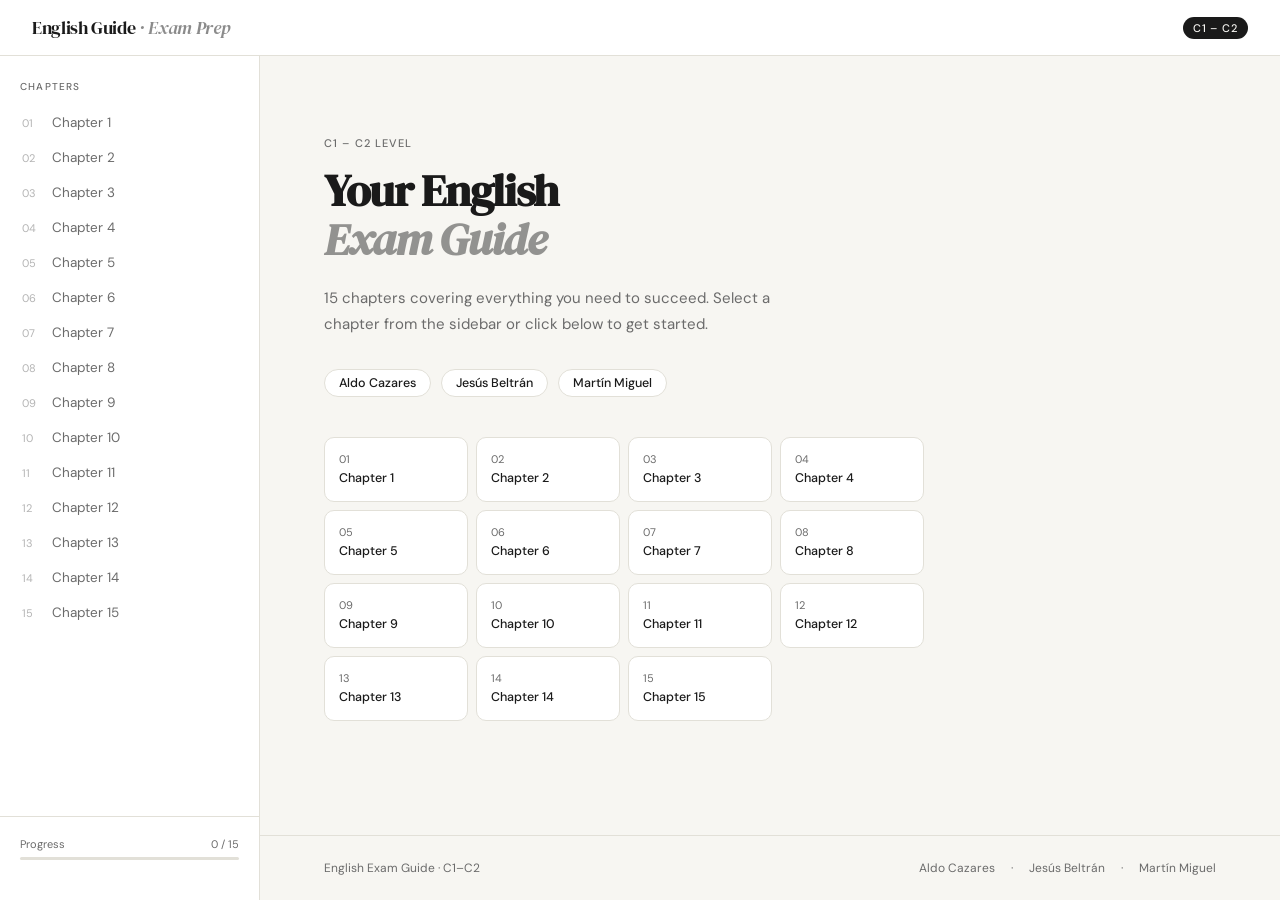
==== index.html @ 0bccd884 "Add files via upload" ====
<!DOCTYPE html>
<html lang="en">
<head>
<meta charset="UTF-8">
<meta name="viewport" content="width=device-width, initial-scale=1.0">
<title>English Exam Guide · C1–C2</title>
<link rel="preconnect" href="https://fonts.googleapis.com">
<link href="https://fonts.googleapis.com/css2?family=DM+Serif+Display:ital@0;1&family=DM+Sans:wght@300;400;500&display=swap" rel="stylesheet">
<link rel="stylesheet" href="styles.css">
</head>
<body>

<header>
  <button class="hamburger" id="menuBtn" aria-label="Toggle menu">
    <span></span><span></span><span></span>
  </button>
  <a class="logo" href="index.html">English Guide <span>· Exam Prep</span></a>
  <div class="level-badge">C1 – C2</div>
</header>

<div class="layout">
  <aside id="sidebar">
    <div class="sidebar-label">Chapters</div>
    <ul class="chapter-list" id="chapterList"></ul>
    <div class="progress-wrap">
      <div class="progress-label">
        <span>Progress</span>
        <span id="progressText">0 / 15</span>
      </div>
      <div class="progress-bar">
        <div class="progress-fill" id="progressFill" style="width: 0%"></div>
      </div>
    </div>
  </aside>

  <main>
    <div class="welcome">
      <div class="welcome-tag">C1 – C2 Level</div>
      <h1>Your English<br><em>Exam Guide</em></h1>
      <p>15 chapters covering everything you need to succeed. Select a chapter from the sidebar or click below to get started.</p>

      <div class="authors-row">
        <div class="author-chip"><strong>Aldo Cazares</strong></div>
        <div class="author-chip"><strong>Jesús Beltrán</strong></div>
        <div class="author-chip"><strong>Martín Miguel</strong></div>
      </div>

      <div class="chapters-grid" id="chaptersGrid"></div>
    </div>
  </main>
</div>

<footer>
  <span>English Exam Guide · C1–C2</span>
  <div class="footer-authors">
    <span>Aldo Cazares</span>
    <span>·</span>
    <span>Jesús Beltrán</span>
    <span>·</span>
    <span>Martín Miguel</span>
  </div>
</footer>

<script src="app.js"></script>
</body>
</html>
---- styles.css ----
*, *::before, *::after { box-sizing: border-box; margin: 0; padding: 0; }

:root {
  --bg: #f7f6f2;
  --surface: #ffffff;
  --text: #1a1a1a;
  --muted: #6b6b6b;
  --border: #e2e0d8;
  --tag-bg: #1a1a1a;
  --tag-text: #f7f6f2;
  --sidebar-w: 260px;
  --active-bg: #1a1a1a;
  --active-text: #ffffff;
  --hover-bg: #f0ede4;
  --progress-bg: #e2e0d8;
  --progress-fill: #1a1a1a;
}

body {
  font-family: 'DM Sans', sans-serif;
  background: var(--bg);
  color: var(--text);
  min-height: 100vh;
  display: flex;
  flex-direction: column;
}

/* TOP BAR */
header {
  position: fixed;
  top: 0; left: 0; right: 0;
  height: 56px;
  background: var(--surface);
  border-bottom: 1px solid var(--border);
  display: flex;
  align-items: center;
  padding: 0 2rem;
  z-index: 100;
  gap: 1rem;
}

.logo {
  font-family: 'DM Serif Display', serif;
  font-size: 1.1rem;
  letter-spacing: -0.02em;
  color: var(--text);
  flex: 1;
  text-decoration: none;
}

.logo span {
  font-style: italic;
  opacity: 0.5;
}

.level-badge {
  background: var(--tag-bg);
  color: var(--tag-text);
  font-size: 11px;
  font-weight: 500;
  letter-spacing: 0.08em;
  padding: 4px 10px;
  border-radius: 20px;
}

.hamburger {
  display: none;
  background: none;
  border: none;
  cursor: pointer;
  flex-direction: column;
  gap: 4px;
  padding: 4px;
}

.hamburger span {
  display: block;
  width: 20px;
  height: 1.5px;
  background: var(--text);
  transition: all 0.3s;
}

/* LAYOUT */
.layout {
  display: flex;
  margin-top: 56px;
  flex: 1;
}

/* SIDEBAR */
aside {
  width: var(--sidebar-w);
  position: fixed;
  top: 56px;
  left: 0;
  bottom: 0;
  background: var(--surface);
  border-right: 1px solid var(--border);
  overflow-y: auto;
  padding: 1.5rem 0;
  transition: transform 0.3s ease;
  display: flex;
  flex-direction: column;
}

.sidebar-label {
  font-size: 10px;
  font-weight: 500;
  letter-spacing: 0.12em;
  color: var(--muted);
  text-transform: uppercase;
  padding: 0 1.25rem 0.75rem;
}

.chapter-list {
  list-style: none;
  flex: 1;
}

.chapter-list li a {
  display: flex;
  align-items: center;
  gap: 10px;
  padding: 9px 1.25rem;
  text-decoration: none;
  color: var(--muted);
  font-size: 13.5px;
  font-weight: 400;
  transition: all 0.15s;
  border-left: 2px solid transparent;
}

.chapter-list li a:hover {
  background: var(--hover-bg);
  color: var(--text);
}

.chapter-list li a.active {
  background: var(--active-bg);
  color: var(--active-text);
  font-weight: 500;
}

.ch-num {
  font-size: 11px;
  min-width: 20px;
  opacity: 0.5;
}

.chapter-list li a.active .ch-num {
  opacity: 0.6;
}

/* PROGRESS */
.progress-wrap {
  padding: 1.25rem 1.25rem 1rem;
  border-top: 1px solid var(--border);
}

.progress-label {
  display: flex;
  justify-content: space-between;
  font-size: 11px;
  color: var(--muted);
  margin-bottom: 6px;
}

.progress-bar {
  height: 3px;
  background: var(--progress-bg);
  border-radius: 2px;
  overflow: hidden;
}

.progress-fill {
  height: 100%;
  background: var(--progress-fill);
  border-radius: 2px;
  transition: width 0.4s ease;
}

/* MAIN */
main {
  margin-left: var(--sidebar-w);
  flex: 1;
  padding: 3rem 4rem;
  max-width: calc(900px + var(--sidebar-w));
}

/* WELCOME */
.welcome {
  max-width: 600px;
  padding-top: 2rem;
}

.welcome-tag {
  font-size: 11px;
  font-weight: 500;
  letter-spacing: 0.1em;
  color: var(--muted);
  text-transform: uppercase;
  margin-bottom: 1rem;
}

.welcome h1 {
  font-family: 'DM Serif Display', serif;
  font-size: 2.8rem;
  line-height: 1.1;
  letter-spacing: -0.03em;
  margin-bottom: 1.25rem;
}

.welcome h1 em {
  font-style: italic;
  opacity: 0.45;
}

.welcome p {
  font-size: 15px;
  line-height: 1.75;
  color: var(--muted);
  max-width: 480px;
  margin-bottom: 2rem;
}

.authors-row {
  display: flex;
  gap: 10px;
  flex-wrap: wrap;
  margin-bottom: 2.5rem;
}

.author-chip {
  background: var(--surface);
  border: 1px solid var(--border);
  border-radius: 20px;
  padding: 5px 14px;
  font-size: 12.5px;
  color: var(--muted);
}

.author-chip strong {
  color: var(--text);
  font-weight: 500;
}

.chapters-grid {
  display: grid;
  grid-template-columns: repeat(auto-fill, minmax(130px, 1fr));
  gap: 8px;
}

.chapter-card {
  background: var(--surface);
  border: 1px solid var(--border);
  border-radius: 10px;
  padding: 14px;
  cursor: pointer;
  transition: all 0.15s;
  text-align: left;
  text-decoration: none;
  display: block;
}

.chapter-card:hover {
  border-color: var(--text);
  transform: translateY(-1px);
}

.chapter-card .num {
  font-size: 11px;
  color: var(--muted);
  margin-bottom: 4px;
}

.chapter-card .name {
  font-size: 12.5px;
  font-weight: 500;
  color: var(--text);
  line-height: 1.35;
}

/* CHAPTER VIEW */
.chapter-header {
  display: flex;
  align-items: flex-start;
  gap: 1.5rem;
  margin-bottom: 2.5rem;
  padding-bottom: 2rem;
  border-bottom: 1px solid var(--border);
}

.ch-number-big {
  font-family: 'DM Serif Display', serif;
  font-size: 3.5rem;
  line-height: 1;
  color: var(--border);
  min-width: 70px;
  letter-spacing: -0.04em;
}

.ch-title-area h2 {
  font-family: 'DM Serif Display', serif;
  font-size: 2rem;
  letter-spacing: -0.03em;
  line-height: 1.15;
  margin-bottom: 0.4rem;
}

.ch-title-area .subtitle {
  font-size: 13px;
  color: var(--muted);
}

/* CONTENT SECTIONS */
.section {
  margin-bottom: 2.5rem;
}

.section-title {
  font-size: 10px;
  font-weight: 500;
  letter-spacing: 0.12em;
  color: var(--muted);
  text-transform: uppercase;
  margin-bottom: 1rem;
  padding-bottom: 0.5rem;
  border-bottom: 1px solid var(--border);
}

.content-box {
  background: var(--surface);
  border: 1px solid var(--border);
  border-radius: 12px;
  padding: 1.5rem;
  font-size: 14.5px;
  line-height: 1.8;
  color: var(--text);
  min-height: 80px;
}

.content-box.empty {
  color: var(--muted);
  font-style: italic;
  font-size: 13.5px;
}

/* VOCAB TABLE */
.vocab-table {
  width: 100%;
  border-collapse: collapse;
  font-size: 14px;
}

.vocab-table th {
  text-align: left;
  font-size: 11px;
  font-weight: 500;
  letter-spacing: 0.06em;
  color: var(--muted);
  text-transform: uppercase;
  padding: 0 0 8px;
  border-bottom: 1px solid var(--border);
}

.vocab-table td {
  padding: 10px 0;
  border-bottom: 1px solid var(--border);
  vertical-align: top;
}

.vocab-table td:first-child {
  font-weight: 500;
  width: 35%;
  color: var(--text);
}

.vocab-table td:last-child {
  color: var(--muted);
}

/* TIP BOX */
.tip-box {
  background: var(--text);
  color: var(--bg);
  border-radius: 10px;
  padding: 1.25rem 1.5rem;
  font-size: 13.5px;
  line-height: 1.7;
}

.tip-box strong {
  display: block;
  font-size: 11px;
  letter-spacing: 0.1em;
  text-transform: uppercase;
  opacity: 0.5;
  margin-bottom: 0.4rem;
}

/* NAV BUTTONS */
.chapter-nav {
  display: flex;
  justify-content: space-between;
  align-items: center;
  margin-top: 3rem;
  padding-top: 2rem;
  border-top: 1px solid var(--border);
}

.nav-btn {
  background: none;
  border: 1px solid var(--border);
  border-radius: 8px;
  padding: 10px 18px;
  font-family: 'DM Sans', sans-serif;
  font-size: 13px;
  color: var(--text);
  cursor: pointer;
  transition: all 0.15s;
  text-decoration: none;
  display: inline-flex;
  align-items: center;
  gap: 6px;
}

.nav-btn:hover {
  background: var(--text);
  color: var(--bg);
  border-color: var(--text);
}

.nav-btn.disabled {
  opacity: 0.3;
  pointer-events: none;
}

.chapter-indicator {
  font-size: 12px;
  color: var(--muted);
}

/* FOOTER */
footer {
  margin-left: var(--sidebar-w);
  padding: 1.5rem 4rem;
  border-top: 1px solid var(--border);
  display: flex;
  align-items: center;
  justify-content: space-between;
  font-size: 12px;
  color: var(--muted);
}

footer .footer-authors {
  display: flex;
  gap: 1rem;
}

/* RESPONSIVE */
@media (max-width: 768px) {
  .hamburger { display: flex; }

  aside {
    transform: translateX(-100%);
    z-index: 90;
  }

  aside.open {
    transform: translateX(0);
  }

  main {
    margin-left: 0;
    padding: 2rem 1.5rem;
  }

  footer {
    margin-left: 0;
    padding: 1.5rem;
    flex-direction: column;
    gap: 0.5rem;
    text-align: center;
  }

  .footer-authors { flex-wrap: wrap; justify-content: center; }
  .welcome h1 { font-size: 2rem; }
  .ch-number-big { font-size: 2.5rem; min-width: 50px; }
  .ch-title-area h2 { font-size: 1.5rem; }
}
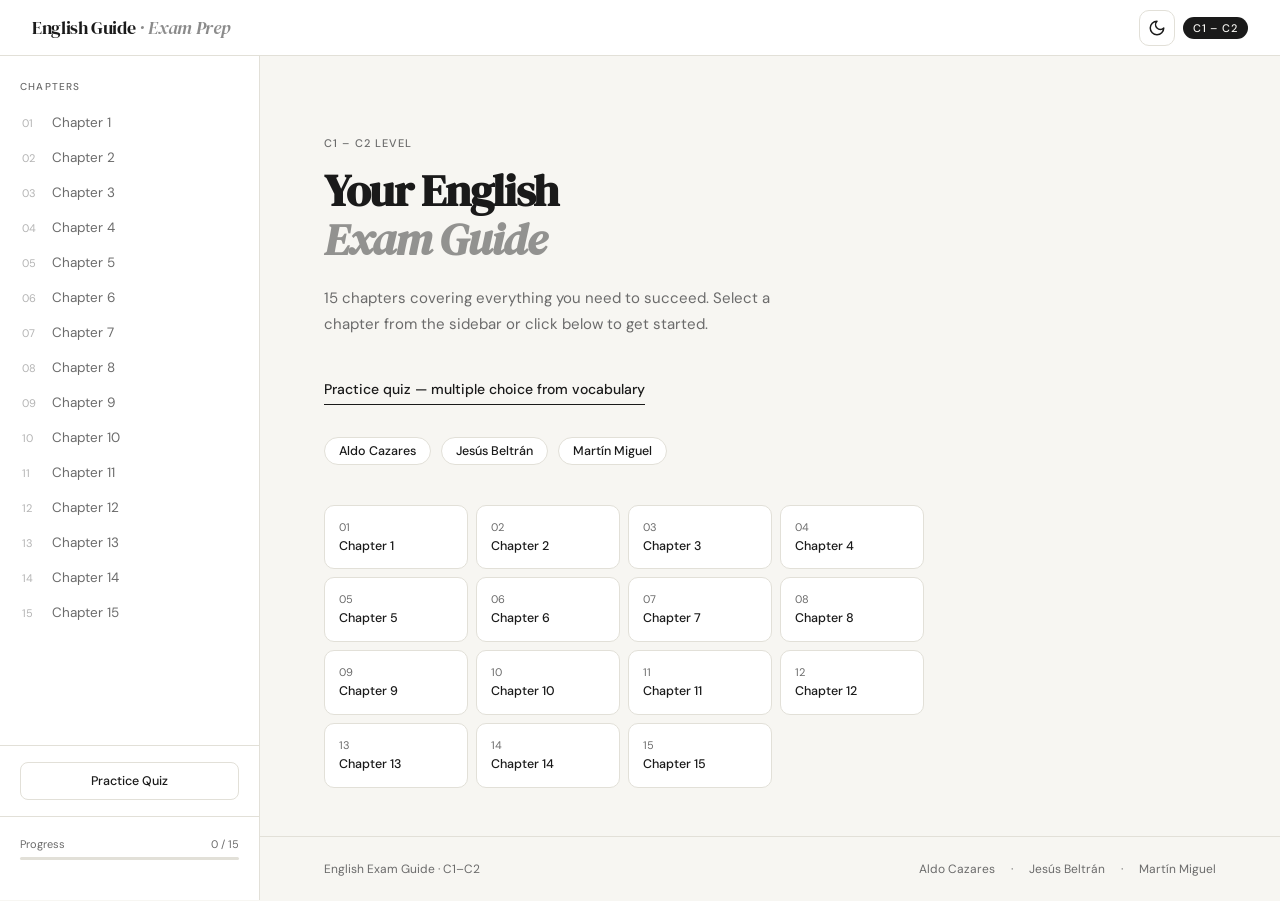
==== commit a886439d: "Add files via upload" ====
--- a/index.html
+++ b/index.html
@@ -7,6 +7,9 @@
 <link rel="preconnect" href="https://fonts.googleapis.com">
 <link href="https://fonts.googleapis.com/css2?family=DM+Serif+Display:ital@0;1&family=DM+Sans:wght@300;400;500&display=swap" rel="stylesheet">
 <link rel="stylesheet" href="styles.css">
+<script>
+(function(){try{if(localStorage.getItem('english-guide-theme')==='dark')document.documentElement.setAttribute('data-theme','dark');}catch(e){}})();
+</script>
 </head>
 <body>
 
@@ -15,7 +18,13 @@
     <span></span><span></span><span></span>
   </button>
   <a class="logo" href="index.html">English Guide <span>· Exam Prep</span></a>
-  <div class="level-badge">C1 – C2</div>
+  <div class="header-actions">
+    <button type="button" class="theme-toggle" id="themeToggle" aria-label="Switch to dark mode" aria-pressed="false" title="Dark mode">
+      <svg class="theme-toggle-icon theme-toggle-moon" xmlns="http://www.w3.org/2000/svg" width="18" height="18" viewBox="0 0 24 24" fill="none" stroke="currentColor" stroke-width="2" stroke-linecap="round" stroke-linejoin="round" aria-hidden="true"><path d="M12 3a6 6 0 0 0 9 9 9 9 0 1 1-9-9Z"/></svg>
+      <svg class="theme-toggle-icon theme-toggle-sun" xmlns="http://www.w3.org/2000/svg" width="18" height="18" viewBox="0 0 24 24" fill="none" stroke="currentColor" stroke-width="2" stroke-linecap="round" stroke-linejoin="round" aria-hidden="true"><circle cx="12" cy="12" r="4"/><path d="M12 2v2"/><path d="M12 20v2"/><path d="m4.93 4.93 1.41 1.41"/><path d="m17.66 17.66 1.41 1.41"/><path d="M2 12h2"/><path d="M20 12h2"/><path d="m6.34 17.66-1.41 1.41"/><path d="m19.07 4.93-1.41 1.41"/></svg>
+    </button>
+    <div class="level-badge">C1 – C2</div>
+  </div>
 </header>
 
 <div class="layout">
@@ -38,6 +47,7 @@
       <div class="welcome-tag">C1 – C2 Level</div>
       <h1>Your English<br><em>Exam Guide</em></h1>
       <p>15 chapters covering everything you need to succeed. Select a chapter from the sidebar or click below to get started.</p>
+      <p><a class="welcome-quiz-cta" href="quiz.html">Practice quiz — multiple choice from vocabulary</a></p>
 
       <div class="authors-row">
         <div class="author-chip"><strong>Aldo Cazares</strong></div>
--- a/styles.css
+++ b/styles.css
@@ -16,6 +16,22 @@
   --progress-fill: #1a1a1a;
 }
 
+html[data-theme="dark"] {
+  color-scheme: dark;
+  --bg: #121211;
+  --surface: #1a1a18;
+  --text: #eceae4;
+  --muted: #9c9a92;
+  --border: #33302a;
+  --tag-bg: #eceae4;
+  --tag-text: #121211;
+  --active-bg: #eceae4;
+  --active-text: #121211;
+  --hover-bg: #262622;
+  --progress-bg: #33302a;
+  --progress-fill: #eceae4;
+}
+
 body {
   font-family: 'DM Sans', sans-serif;
   background: var(--bg);
@@ -51,6 +67,48 @@
 .logo span {
   font-style: italic;
   opacity: 0.5;
+}
+
+.header-actions {
+  display: flex;
+  align-items: center;
+  gap: 8px;
+}
+
+.theme-toggle {
+  display: flex;
+  align-items: center;
+  justify-content: center;
+  width: 36px;
+  height: 36px;
+  padding: 0;
+  border: 1px solid var(--border);
+  border-radius: 10px;
+  background: var(--surface);
+  color: var(--text);
+  cursor: pointer;
+  transition: background 0.15s, border-color 0.15s;
+}
+
+.theme-toggle:hover {
+  background: var(--hover-bg);
+  border-color: var(--text);
+}
+
+.theme-toggle-icon {
+  display: block;
+}
+
+.theme-toggle-sun {
+  display: none;
+}
+
+html[data-theme="dark"] .theme-toggle-moon {
+  display: none;
+}
+
+html[data-theme="dark"] .theme-toggle-sun {
+  display: block;
 }
 
 .level-badge {
@@ -300,6 +358,11 @@
   letter-spacing: -0.04em;
 }
 
+html[data-theme="dark"] .ch-number-big {
+  color: var(--muted);
+  opacity: 0.5;
+}
+
 .ch-title-area h2 {
   font-family: 'DM Serif Display', serif;
   font-size: 2rem;
@@ -399,6 +462,17 @@
   margin-bottom: 0.4rem;
 }
 
+html[data-theme="dark"] .tip-box {
+  background: var(--hover-bg);
+  color: var(--text);
+  border: 1px solid var(--border);
+}
+
+html[data-theme="dark"] .tip-box strong {
+  opacity: 1;
+  color: var(--muted);
+}
+
 /* NAV BUTTONS */
 .chapter-nav {
   display: flex;
@@ -489,3 +563,431 @@
   .ch-number-big { font-size: 2.5rem; min-width: 50px; }
   .ch-title-area h2 { font-size: 1.5rem; }
 }
+
+/* SIDEBAR — QUIZ LINK */
+.sidebar-quiz-wrap {
+  padding: 0 1.25rem 1rem;
+  border-top: 1px solid var(--border);
+  margin-top: 0.25rem;
+  padding-top: 1rem;
+}
+
+.sidebar-quiz-link {
+  display: block;
+  text-align: center;
+  text-decoration: none;
+  font-size: 12.5px;
+  font-weight: 500;
+  color: var(--text);
+  padding: 10px 12px;
+  border: 1px solid var(--border);
+  border-radius: 8px;
+  background: var(--surface);
+  transition: all 0.15s;
+}
+
+.sidebar-quiz-link:hover {
+  background: var(--hover-bg);
+  border-color: var(--text);
+}
+
+.sidebar-quiz-link.active {
+  background: var(--active-bg);
+  color: var(--active-text);
+  border-color: var(--active-bg);
+}
+
+/* QUIZ PAGE */
+.quiz-page-header .ch-number-big {
+  color: var(--muted);
+  opacity: 0.35;
+  font-size: 2.5rem;
+}
+
+.quiz-back-wrap {
+  margin: -0.5rem 0 1.5rem;
+}
+
+.quiz-back-home {
+  display: inline-flex;
+}
+
+.quiz-setup-intro {
+  font-size: 14px;
+  line-height: 1.7;
+  color: var(--muted);
+  margin-bottom: 1.5rem;
+}
+
+.quiz-setup-intro strong {
+  color: var(--text);
+  font-weight: 500;
+}
+
+.quiz-chapter-toolbar {
+  display: flex;
+  gap: 8px;
+  margin-bottom: 10px;
+}
+
+.quiz-mini-btn {
+  padding: 6px 12px;
+  font-size: 12px;
+}
+
+.quiz-chapter-grid {
+  display: grid;
+  grid-template-columns: repeat(auto-fill, minmax(200px, 1fr));
+  gap: 8px;
+  max-height: 220px;
+  overflow-y: auto;
+  padding: 4px 2px 8px;
+}
+
+.quiz-chapter-item {
+  display: flex;
+  align-items: center;
+  gap: 8px;
+  font-size: 13px;
+  color: var(--text);
+  padding: 6px 8px;
+  border-radius: 8px;
+  border: 1px solid transparent;
+}
+
+.quiz-chapter-item:hover {
+  background: var(--hover-bg);
+}
+
+.quiz-chapter-item input {
+  accent-color: var(--text);
+}
+
+.quiz-row {
+  margin-bottom: 1.25rem;
+}
+
+.quiz-label {
+  display: block;
+  font-size: 11px;
+  font-weight: 500;
+  letter-spacing: 0.08em;
+  text-transform: uppercase;
+  color: var(--muted);
+  margin-bottom: 8px;
+}
+
+.quiz-select {
+  font-family: 'DM Sans', sans-serif;
+  font-size: 14px;
+  padding: 8px 12px;
+  border: 1px solid var(--border);
+  border-radius: 8px;
+  background: var(--surface);
+  color: var(--text);
+  min-width: 120px;
+}
+
+.quiz-modes {
+  display: flex;
+  flex-direction: column;
+  gap: 8px;
+}
+
+.quiz-check-label {
+  font-size: 14px;
+  color: var(--text);
+  display: flex;
+  align-items: center;
+  gap: 8px;
+  cursor: pointer;
+}
+
+.quiz-error {
+  color: #8b2a2a;
+  font-size: 13.5px;
+  margin-bottom: 1rem;
+}
+
+html[data-theme="dark"] .quiz-error {
+  color: #f0a4a4;
+}
+
+.quiz-primary {
+  font-family: 'DM Sans', sans-serif;
+  font-size: 14px;
+  font-weight: 500;
+  background: var(--text);
+  color: var(--bg);
+  border: none;
+  border-radius: 8px;
+  padding: 12px 22px;
+  cursor: pointer;
+  transition: opacity 0.15s;
+}
+
+.quiz-primary:hover {
+  opacity: 0.88;
+}
+
+.quiz-run {
+  margin-top: 0.5rem;
+}
+
+.quiz-progress-meta {
+  display: flex;
+  justify-content: space-between;
+  align-items: center;
+  font-size: 12.5px;
+  color: var(--muted);
+  margin-bottom: 1rem;
+}
+
+.quiz-score-live {
+  font-weight: 500;
+  color: var(--text);
+}
+
+.quiz-question-box {
+  min-height: 200px;
+}
+
+.quiz-prompt {
+  font-size: 15px;
+  line-height: 1.65;
+  margin-bottom: 1.25rem;
+  color: var(--text);
+}
+
+.quiz-prompt .quiz-term {
+  display: block;
+  margin-top: 0.5rem;
+  font-family: 'DM Serif Display', serif;
+  font-size: 1.35rem;
+  font-weight: 400;
+  color: var(--text);
+}
+
+.quiz-prompt .quiz-def-snippet {
+  display: block;
+  margin-top: 0.5rem;
+  padding: 1rem 1.1rem;
+  background: var(--bg);
+  border-radius: 8px;
+  border: 1px solid var(--border);
+  font-size: 14px;
+  color: var(--muted);
+}
+
+.quiz-options {
+  display: flex;
+  flex-direction: column;
+  gap: 10px;
+}
+
+.quiz-option {
+  text-align: left;
+  font-family: 'DM Sans', sans-serif;
+  font-size: 14px;
+  line-height: 1.5;
+  padding: 12px 14px;
+  border: 1px solid var(--border);
+  border-radius: 10px;
+  background: var(--surface);
+  color: var(--text);
+  cursor: pointer;
+  transition: all 0.15s;
+}
+
+.quiz-option:hover:not(:disabled) {
+  border-color: var(--text);
+}
+
+.quiz-option:disabled {
+  cursor: default;
+}
+
+.quiz-option.is-correct {
+  border-color: #2d6a4f;
+  background: #e8f5e9;
+}
+
+.quiz-option.is-wrong {
+  border-color: #9b2c2c;
+  background: #fce8e8;
+}
+
+.quiz-option.is-neutral:disabled {
+  opacity: 0.65;
+}
+
+html[data-theme="dark"] .quiz-option.is-correct {
+  border-color: #5cad6a;
+  background: rgba(92, 173, 106, 0.18);
+}
+
+html[data-theme="dark"] .quiz-option.is-wrong {
+  border-color: #e07070;
+  background: rgba(224, 112, 112, 0.14);
+}
+
+.quiz-actions {
+  margin-top: 1.25rem;
+  display: flex;
+  justify-content: flex-end;
+}
+
+.quiz-results-title {
+  font-family: 'DM Serif Display', serif;
+  font-size: 1.5rem;
+  margin-bottom: 0.75rem;
+}
+
+.quiz-results-score {
+  font-size: 16px;
+  color: var(--muted);
+  margin-bottom: 1.25rem;
+}
+
+.quiz-results .quiz-primary {
+  margin-top: 1.25rem;
+}
+
+.quiz-analysis {
+  margin-top: 1.5rem;
+  padding-top: 1.5rem;
+  border-top: 1px solid var(--border);
+}
+
+.quiz-analysis--compact {
+  margin-top: 0.75rem;
+  padding-top: 0;
+  border-top: none;
+}
+
+.quiz-analysis-title {
+  font-family: 'DM Serif Display', serif;
+  font-size: 1.15rem;
+  margin-bottom: 0.65rem;
+  color: var(--text);
+}
+
+.quiz-analysis-intro,
+.quiz-analysis-modes,
+.quiz-analysis-good {
+  font-size: 14px;
+  line-height: 1.65;
+  color: var(--muted);
+  margin-bottom: 1rem;
+}
+
+.quiz-analysis-good {
+  color: var(--text);
+}
+
+.quiz-analysis-modes {
+  font-style: italic;
+  margin-bottom: 1.1rem;
+}
+
+.quiz-analysis-chapter-list {
+  list-style: none;
+  margin: 0;
+  padding: 0;
+}
+
+.quiz-analysis-chapter-item {
+  margin-bottom: 1.15rem;
+  padding-bottom: 1rem;
+  border-bottom: 1px solid var(--border);
+}
+
+.quiz-analysis-chapter-item:last-child {
+  border-bottom: none;
+  padding-bottom: 0;
+  margin-bottom: 0;
+}
+
+.quiz-analysis-chapter-head {
+  font-size: 14px;
+  font-weight: 500;
+  margin-bottom: 4px;
+}
+
+.quiz-analysis-chapter-head a {
+  color: var(--text);
+  text-decoration: underline;
+  text-underline-offset: 3px;
+}
+
+.quiz-analysis-chapter-head a:hover {
+  opacity: 0.75;
+}
+
+.quiz-analysis-chapter-sub {
+  font-weight: 400;
+  color: var(--muted);
+}
+
+.quiz-analysis-chapter-meta {
+  font-size: 12.5px;
+  color: var(--muted);
+  margin-bottom: 0.5rem;
+}
+
+.quiz-analysis-terms {
+  margin: 0;
+  padding-left: 0;
+  list-style: none;
+  font-size: 13px;
+  color: var(--text);
+  line-height: 1.55;
+}
+
+.quiz-analysis-term-item {
+  margin-bottom: 0.85rem;
+}
+
+.quiz-analysis-term-item:last-child {
+  margin-bottom: 0;
+}
+
+.quiz-analysis-term-word {
+  font-weight: 600;
+  color: var(--text);
+  margin-bottom: 0.25rem;
+}
+
+.quiz-analysis-term-meaning {
+  font-weight: 400;
+  color: var(--muted);
+  padding-left: 0;
+  line-height: 1.5;
+}
+
+.quiz-analysis-terms-more {
+  color: var(--muted);
+  font-style: italic;
+  list-style: none;
+  margin-top: 0.5rem;
+}
+
+.welcome-quiz-cta {
+  display: inline-flex;
+  align-items: center;
+  margin-top: 0.5rem;
+  font-size: 14px;
+  font-weight: 500;
+  color: var(--text);
+  text-decoration: none;
+  border-bottom: 1px solid var(--text);
+  padding-bottom: 2px;
+}
+
+.welcome-quiz-cta:hover {
+  opacity: 0.7;
+}
+
+.chapter-quiz-wrap {
+  margin: 2rem 0 0;
+}
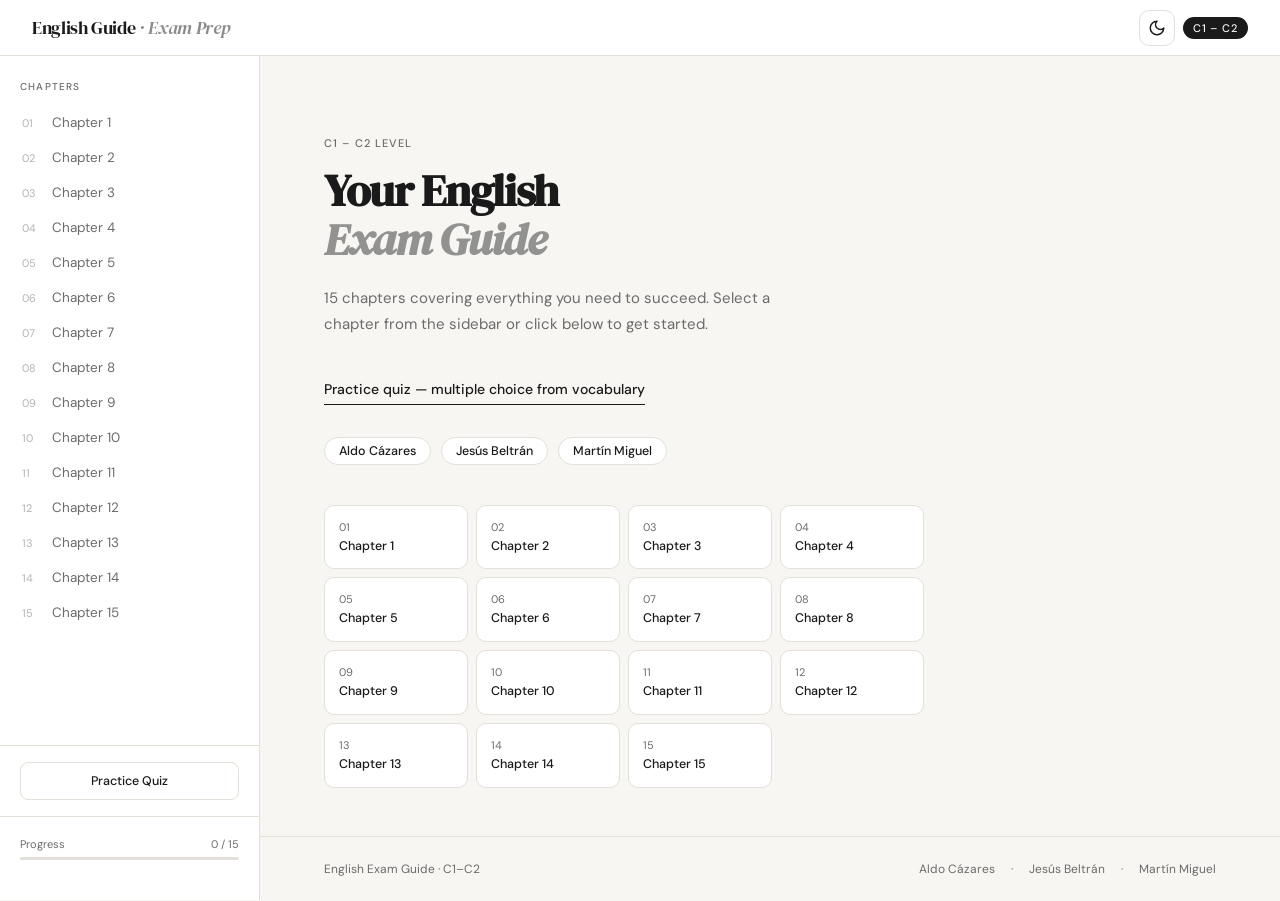
==== commit 7e5a5abd: "Update index.html" ====
--- a/index.html
+++ b/index.html
@@ -50,7 +50,7 @@
       <p><a class="welcome-quiz-cta" href="quiz.html">Practice quiz — multiple choice from vocabulary</a></p>
 
       <div class="authors-row">
-        <div class="author-chip"><strong>Aldo Cazares</strong></div>
+        <div class="author-chip"><strong>Aldo Cázares</strong></div>
         <div class="author-chip"><strong>Jesús Beltrán</strong></div>
         <div class="author-chip"><strong>Martín Miguel</strong></div>
       </div>
@@ -63,7 +63,7 @@
 <footer>
   <span>English Exam Guide · C1–C2</span>
   <div class="footer-authors">
-    <span>Aldo Cazares</span>
+    <span>Aldo Cázares</span>
     <span>·</span>
     <span>Jesús Beltrán</span>
     <span>·</span>
